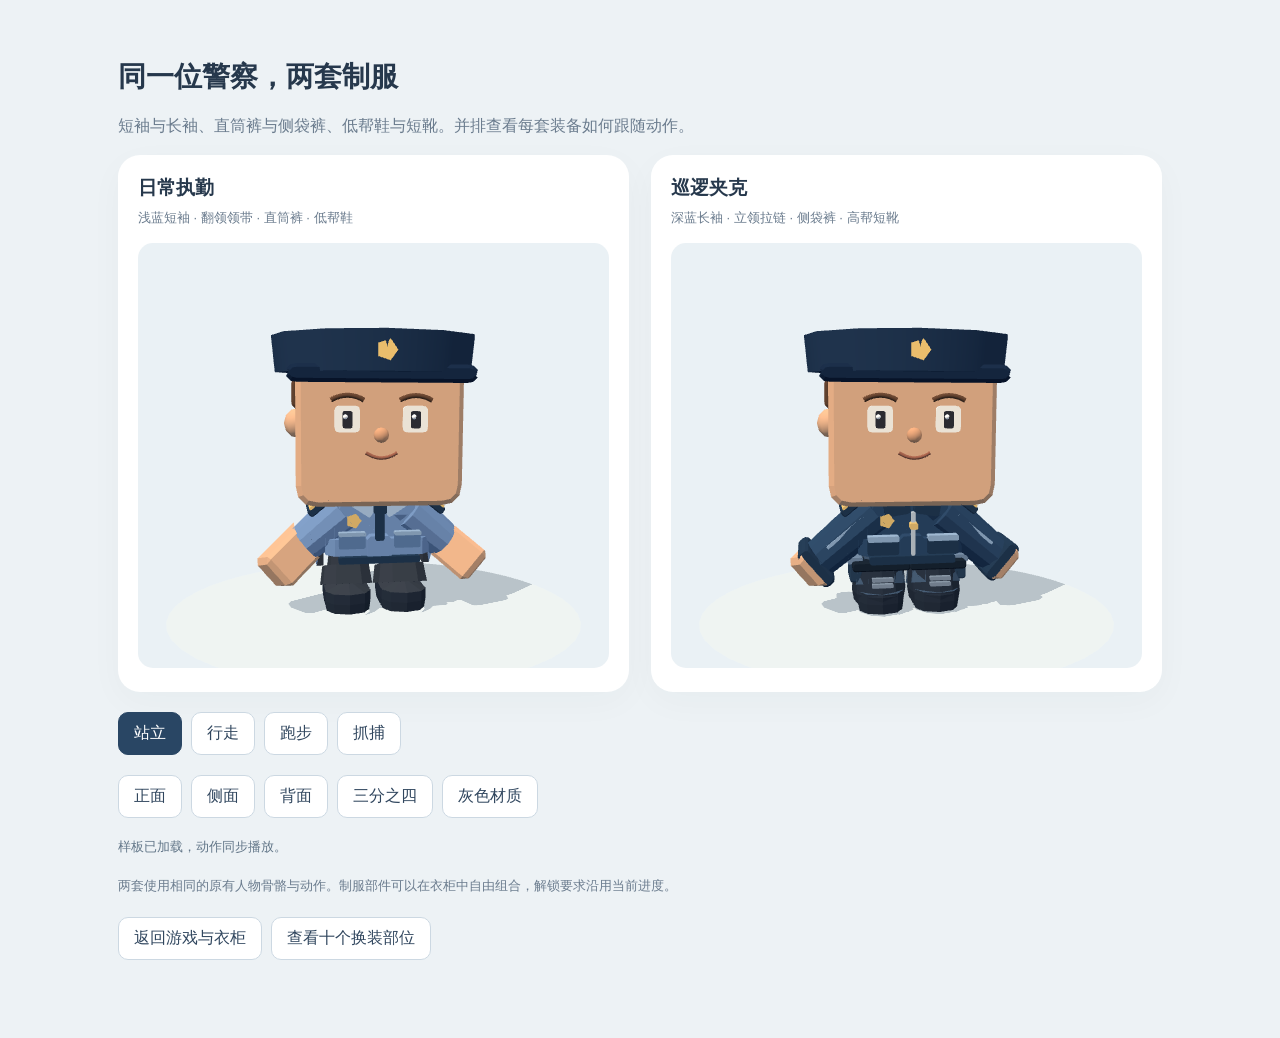
==== web/wardrobe-compare.html @ cf478dfa "feat: distinguish police uniforms with rigged visual samples" ====
<!doctype html><html lang="zh-CN"><meta charset="utf-8"><meta name="viewport" content="width=device-width,initial-scale=1"><title>两套警察制服 · 动作对照</title>
<style>*{box-sizing:border-box}body{margin:0;background:#edf2f5;color:#26384c;font-family:-apple-system,"PingFang SC",sans-serif}main{max-width:1100px;margin:30px auto;padding:28px}h1{font-size:28px;margin:0 0 10px}p{color:#6b7c8e;line-height:1.7}.cards{display:grid;grid-template-columns:1fr 1fr;gap:22px}.card{background:white;border-radius:22px;padding:20px;box-shadow:0 10px 35px #26384c08}.card h2{font-size:19px;margin:0 0 6px}.card p{font-size:13px;margin:0 0 14px}canvas{width:100%;height:425px;border-radius:15px}button,a{font:inherit;color:#30465e;border:1px solid #ccd8e2;background:white;padding:10px 15px;border-radius:10px;cursor:pointer;text-decoration:none}button[aria-pressed=true]{background:#294664;color:white;border-color:#294664}.controls{display:flex;flex-wrap:wrap;gap:9px;margin:20px 0}.note{font-size:13px}#status{height:24px;font-size:13px;color:#637789}@media(max-width:700px){main{padding:16px;margin:10px auto}.cards{gap:12px}.card{padding:12px}canvas{height:310px}.card p{min-height:44px}}</style>
<script type="importmap">{"imports":{"three":"./vendor/three/build/three.module.min.js","three/addons/":"./vendor/three/examples/jsm/"}}</script>
<main><h1>同一位警察，两套制服</h1><p>短袖与长袖、直筒裤与侧袋裤、低帮鞋与短靴。并排查看每套装备如何跟随动作。</p><div class="cards"><article class="card"><h2>日常执勤</h2><p>浅蓝短袖 · 翻领领带 · 直筒裤 · 低帮鞋</p><canvas id="duty" aria-label="日常执勤制服动作预览"></canvas></article><article class="card"><h2>巡逻夹克</h2><p>深蓝长袖 · 立领拉链 · 侧袋裤 · 高帮短靴</p><canvas id="patrol" aria-label="巡逻夹克动作预览"></canvas></article></div><div class="controls" id="actions"></div><div class="controls" id="views"></div><div id="status">正在加载三维样板…</div><p class="note">两套使用相同的原有人物骨骼与动作。制服部件可以在衣柜中自由组合，解锁要求沿用当前进度。</p><div class="controls"><a href="index.html">返回游戏与衣柜</a><a href="wardrobe-sample.html">查看十个换装部位</a></div></main><script type="module" src="wardrobe-compare.js"></script></html>
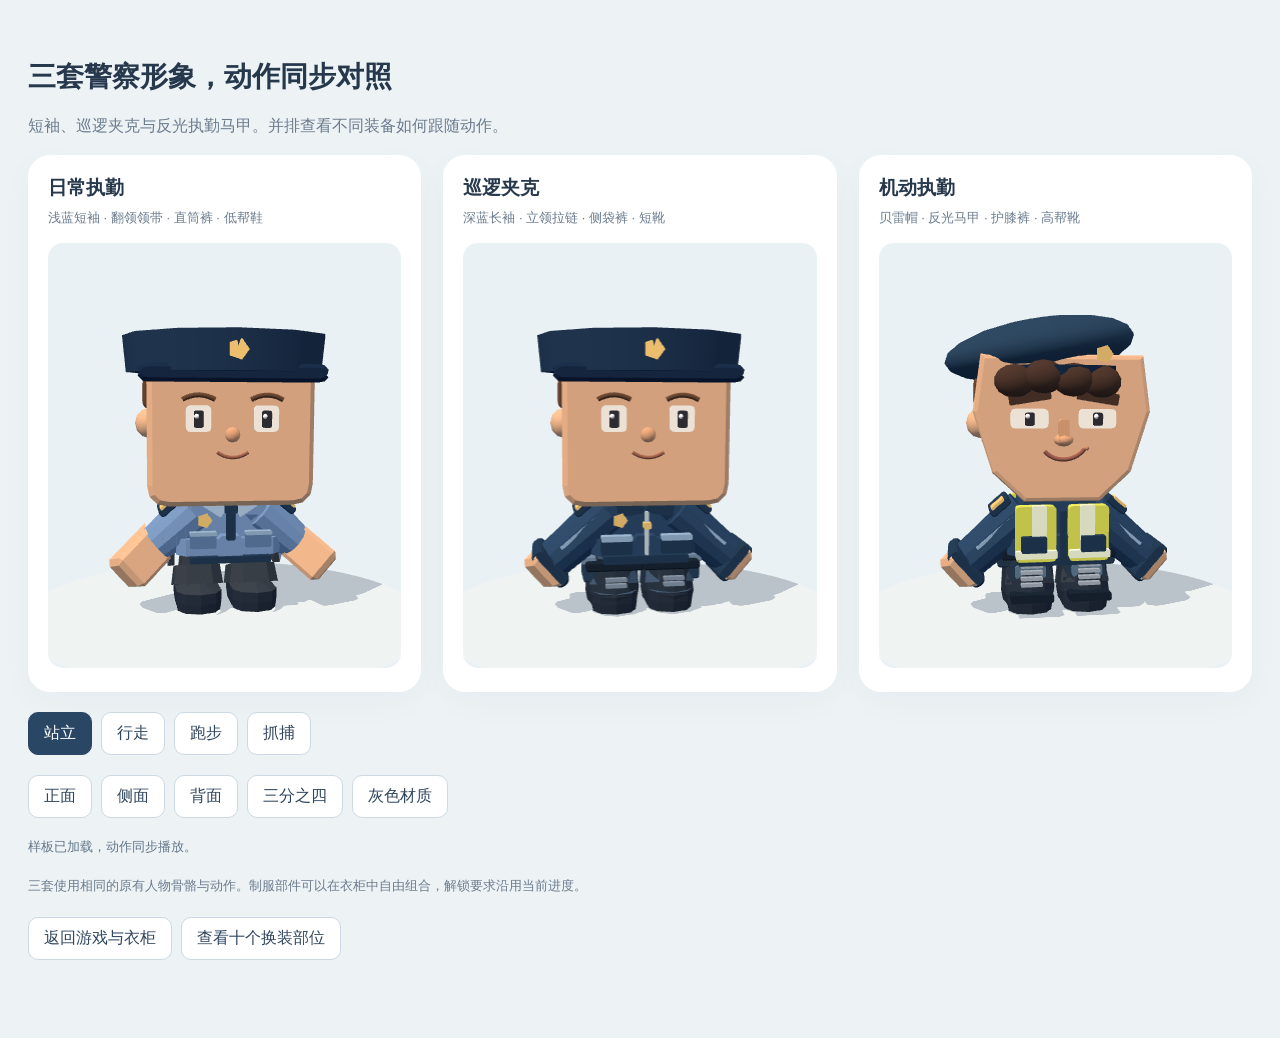
==== commit 2951de06: "feat: add ten distinct unlockable police wardrobe materials" ====
--- a/web/wardrobe-compare.html
+++ b/web/wardrobe-compare.html
@@ -1,4 +1,4 @@
-<!doctype html><html lang="zh-CN"><meta charset="utf-8"><meta name="viewport" content="width=device-width,initial-scale=1"><title>两套警察制服 · 动作对照</title>
-<style>*{box-sizing:border-box}body{margin:0;background:#edf2f5;color:#26384c;font-family:-apple-system,"PingFang SC",sans-serif}main{max-width:1100px;margin:30px auto;padding:28px}h1{font-size:28px;margin:0 0 10px}p{color:#6b7c8e;line-height:1.7}.cards{display:grid;grid-template-columns:1fr 1fr;gap:22px}.card{background:white;border-radius:22px;padding:20px;box-shadow:0 10px 35px #26384c08}.card h2{font-size:19px;margin:0 0 6px}.card p{font-size:13px;margin:0 0 14px}canvas{width:100%;height:425px;border-radius:15px}button,a{font:inherit;color:#30465e;border:1px solid #ccd8e2;background:white;padding:10px 15px;border-radius:10px;cursor:pointer;text-decoration:none}button[aria-pressed=true]{background:#294664;color:white;border-color:#294664}.controls{display:flex;flex-wrap:wrap;gap:9px;margin:20px 0}.note{font-size:13px}#status{height:24px;font-size:13px;color:#637789}@media(max-width:700px){main{padding:16px;margin:10px auto}.cards{gap:12px}.card{padding:12px}canvas{height:310px}.card p{min-height:44px}}</style>
+<!doctype html><html lang="zh-CN"><meta charset="utf-8"><meta name="viewport" content="width=device-width,initial-scale=1"><title>三套警察制服 · 动作对照</title>
+<style>*{box-sizing:border-box}body{margin:0;background:#edf2f5;color:#26384c;font-family:-apple-system,"PingFang SC",sans-serif}main{max-width:1400px;margin:30px auto;padding:28px}h1{font-size:28px;margin:0 0 10px}p{color:#6b7c8e;line-height:1.7}.cards{display:grid;grid-template-columns:repeat(3,minmax(0,1fr));gap:22px}.card{background:white;border-radius:22px;padding:20px;box-shadow:0 10px 35px #26384c08}.card h2{font-size:19px;margin:0 0 6px}.card p{font-size:13px;margin:0 0 14px}canvas{width:100%;height:425px;border-radius:15px}button,a{font:inherit;color:#30465e;border:1px solid #ccd8e2;background:white;padding:10px 15px;border-radius:10px;cursor:pointer;text-decoration:none}button[aria-pressed=true]{background:#294664;color:white;border-color:#294664}.controls{display:flex;flex-wrap:wrap;gap:9px;margin:20px 0}.note{font-size:13px}#status{height:24px;font-size:13px;color:#637789}@media(max-width:700px){main{padding:16px;margin:10px auto}.cards{gap:12px;grid-template-columns:1fr}.card{padding:12px}canvas{height:310px}.card p{min-height:44px}}</style>
 <script type="importmap">{"imports":{"three":"./vendor/three/build/three.module.min.js","three/addons/":"./vendor/three/examples/jsm/"}}</script>
-<main><h1>同一位警察，两套制服</h1><p>短袖与长袖、直筒裤与侧袋裤、低帮鞋与短靴。并排查看每套装备如何跟随动作。</p><div class="cards"><article class="card"><h2>日常执勤</h2><p>浅蓝短袖 · 翻领领带 · 直筒裤 · 低帮鞋</p><canvas id="duty" aria-label="日常执勤制服动作预览"></canvas></article><article class="card"><h2>巡逻夹克</h2><p>深蓝长袖 · 立领拉链 · 侧袋裤 · 高帮短靴</p><canvas id="patrol" aria-label="巡逻夹克动作预览"></canvas></article></div><div class="controls" id="actions"></div><div class="controls" id="views"></div><div id="status">正在加载三维样板…</div><p class="note">两套使用相同的原有人物骨骼与动作。制服部件可以在衣柜中自由组合，解锁要求沿用当前进度。</p><div class="controls"><a href="index.html">返回游戏与衣柜</a><a href="wardrobe-sample.html">查看十个换装部位</a></div></main><script type="module" src="wardrobe-compare.js"></script></html>
+<main><h1>三套警察形象，动作同步对照</h1><p>短袖、巡逻夹克与反光执勤马甲。并排查看不同装备如何跟随动作。</p><div class="cards"><article class="card"><h2>日常执勤</h2><p>浅蓝短袖 · 翻领领带 · 直筒裤 · 低帮鞋</p><canvas id="duty" aria-label="日常执勤制服动作预览"></canvas></article><article class="card"><h2>巡逻夹克</h2><p>深蓝长袖 · 立领拉链 · 侧袋裤 · 高帮短靴</p><canvas id="patrol" aria-label="巡逻夹克动作预览"></canvas></article></div><div class="controls" id="actions"></div><div class="controls" id="views"></div><div id="status">正在加载三维样板…</div><p class="note">三套使用相同的原有人物骨骼与动作。制服部件可以在衣柜中自由组合，解锁要求沿用当前进度。</p><div class="controls"><a href="index.html">返回游戏与衣柜</a><a href="wardrobe-sample.html">查看十个换装部位</a></div></main><script type="module" src="wardrobe-compare.js"></script></html>
